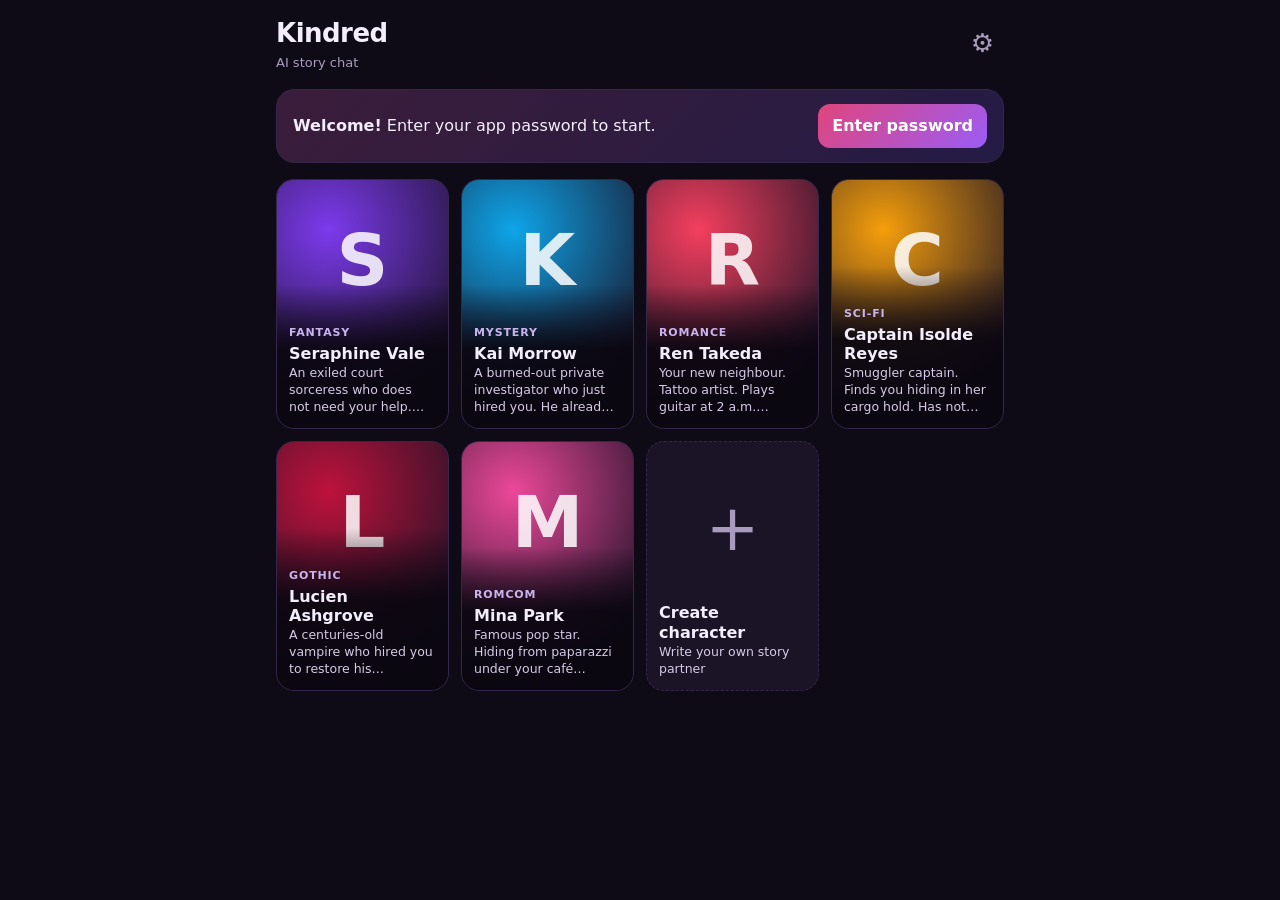
==== public/index.html @ f9c74af8 "Host on Cloudflare via AI Gateway and Vertex AI; add Cantonese, gallery and videos - Cloudflare Work" ====
<!doctype html>
<html lang="en">
<head>
  <meta charset="utf-8">
  <meta name="viewport" content="width=device-width, initial-scale=1, viewport-fit=cover, interactive-widget=resizes-content">
  <meta name="theme-color" content="#120d1c">
  <meta name="apple-mobile-web-app-capable" content="yes">
  <meta name="mobile-web-app-capable" content="yes">
  <meta name="apple-mobile-web-app-status-bar-style" content="black-translucent">
  <meta name="apple-mobile-web-app-title" content="Kindred">
  <meta name="referrer" content="no-referrer">
  <title>Kindred</title>
  <link rel="icon" href="data:image/svg+xml,<svg xmlns='http://www.w3.org/2000/svg' viewBox='0 0 100 100'><text y='.9em' font-size='90'>💞</text></svg>">
  <link rel="stylesheet" href="style.css">
</head>
<body>
  <main id="app">
    <!-- Home: pick a character -->
    <section id="home" class="screen">
      <header class="topbar">
        <h1>Kindred <span data-i18n="appTagline">AI story chat</span></h1>
        <button id="btn-settings" class="icon" aria-label="Settings">⚙︎</button>
      </header>
      <div id="key-banner" class="banner" hidden></div>
      <div id="char-grid" class="grid"></div>
    </section>

    <!-- Chat with one character -->
    <section id="chat" class="screen" hidden>
      <header class="chat-top">
        <button id="btn-back" class="icon" aria-label="Back">‹</button>
        <div id="chat-avatar" class="avatar"></div>
        <div class="who">
          <div id="chat-name"></div>
          <div id="chat-mood"></div>
        </div>
        <button id="btn-gallery" class="icon small" aria-label="Gallery">🖼️</button>
        <button id="btn-menu" class="icon" aria-label="Menu">⋯</button>
      </header>
      <div id="affection" class="affection" title="Affection">
        <span class="heart">♥</span>
        <div class="bar"><div id="aff-fill"></div></div>
        <span id="aff-label"></span>
        <span id="aff-num"></span>
      </div>
      <div id="messages"></div>
      <div id="suggestions"></div>
      <form id="composer" autocomplete="off">
        <textarea id="input" rows="1" data-i18n-ph="inputPlaceholder" placeholder="Say something… use *asterisks* for actions"></textarea>
        <button id="send" type="submit" class="primary" aria-label="Send">➤</button>
      </form>
    </section>

    <!-- Gallery: special memories and story pictures -->
    <section id="gallery" class="screen" hidden>
      <header class="chat-top">
        <button id="btn-gallery-back" class="icon" aria-label="Back">‹</button>
        <div class="who">
          <div id="gallery-name"></div>
          <div id="gallery-count"></div>
        </div>
      </header>
      <div id="gallery-body"></div>
    </section>
  </main>

  <dialog id="modal"><form id="modal-form" novalidate></form></dialog>
  <div id="toasts" aria-live="polite"></div>

  <script src="js/i18n.js"></script>
  <script src="js/store.js"></script>
  <script src="js/characters.js"></script>
  <script src="js/api.js"></script>
  <script src="js/app.js"></script>
</body>
</html>
---- public/style.css ----
:root {
  --bg: #0f0b16;
  --panel: #1b1426;
  --panel-2: #251c33;
  --border: #33284a;
  --text: #f4eefc;
  --muted: #a99bbd;
  --act: #c9b5ee;
  --accent: #e0457b;
  --accent-2: #9b5cf6;
  --good: #34d399;
  --bad: #f87171;
  --radius: 18px;
  --c: #8b5cf6; /* character colour, set per character */
  color-scheme: dark;
}

* { box-sizing: border-box; }
html, body { margin: 0; height: 100%; }
body {
  background: var(--bg);
  color: var(--text);
  font: 16px/1.5 system-ui, -apple-system, "Segoe UI", Roboto, "PingFang HK", "Noto Sans TC", sans-serif;
  -webkit-font-smoothing: antialiased;
  -webkit-tap-highlight-color: transparent;
}
button, input, textarea, select { font: inherit; color: inherit; }
button { cursor: pointer; border: 0; background: var(--panel-2); border-radius: 12px; padding: 10px 14px; }
button:disabled { opacity: .5; cursor: default; }
button.primary { background: linear-gradient(135deg, var(--accent), var(--accent-2)); color: #fff; font-weight: 600; }
button.danger { background: transparent; color: var(--bad); border: 1px solid #5b2a3a; }
button.icon { background: transparent; font-size: 26px; line-height: 1; padding: 6px 10px; color: var(--muted); }
button.link { background: none; padding: 0; color: var(--act); text-decoration: underline; }
a { color: var(--act); }

#app { height: 100dvh; max-width: 760px; margin: 0 auto; }
.screen { height: 100%; display: flex; flex-direction: column; }
.screen[hidden] { display: none; }

/* ---------- Home ---------- */
.topbar {
  display: flex; align-items: center; justify-content: space-between;
  padding: calc(env(safe-area-inset-top) + 14px) 16px 8px;
}
.topbar h1 { margin: 0; font-size: 26px; letter-spacing: -.02em; }
.topbar h1 span { display: block; font-size: 13px; font-weight: 500; color: var(--muted); letter-spacing: 0; }
.banner {
  margin: 8px 16px; padding: 14px 16px; border-radius: var(--radius);
  background: linear-gradient(135deg, #3b1d3a, #241b45); border: 1px solid var(--border);
  display: flex; gap: 12px; align-items: center; justify-content: space-between; flex-wrap: wrap;
}
.banner p { margin: 0; }
.banner[hidden] { display: none; }
.grid {
  flex: 1; overflow-y: auto; padding: 8px 16px calc(env(safe-area-inset-bottom) + 24px);
  display: grid; grid-template-columns: repeat(auto-fill, minmax(160px, 1fr)); grid-auto-rows: 250px; gap: 12px; align-content: start;
}
.card {
  position: relative; height: 100%; width: 100%; padding: 0; overflow: hidden; text-align: left;
  border-radius: var(--radius); border: 1px solid var(--border);
  background: radial-gradient(circle at 30% 20%, var(--c), #1a1226 75%);
  transition: transform .15s;
}
.card:active { transform: scale(.97); }
.card img { position: absolute; inset: 0; width: 100%; height: 100%; object-fit: cover; }
.card .initial {
  position: absolute; inset: 0 0 35% 0; display: grid; place-items: center;
  font-size: 72px; font-weight: 700; color: rgba(255,255,255,.85);
}
.card-info {
  position: absolute; left: 0; right: 0; bottom: 0; padding: 40px 12px 12px; display: flex; flex-direction: column; gap: 2px;
  background: linear-gradient(transparent, rgba(10, 6, 16, .92) 45%);
}
.card-info strong { font-size: 16px; line-height: 1.2; }
.card .genre { font-size: 11px; text-transform: uppercase; letter-spacing: .08em; color: var(--act); font-weight: 600; }
.card .tag { font-size: 12.5px; line-height: 1.35; color: #d6cbe6; display: -webkit-box; -webkit-line-clamp: 3; -webkit-box-orient: vertical; overflow: hidden; }
.mini-bar { height: 4px; border-radius: 4px; background: rgba(255,255,255,.15); margin-top: 6px; overflow: hidden; }
.mini-bar span { display: block; height: 100%; background: linear-gradient(90deg, var(--accent), #ff8fb1); }
.mini-label { font-size: 11px; color: #ffb3c9; }
.card.add { background: var(--panel); border-style: dashed; }
.card.add .plus { position: absolute; inset: 0 0 30% 0; display: grid; place-items: center; font-size: 64px; color: var(--muted); }
.card.add .card-info { background: none; }

/* ---------- Chat ---------- */
.chat-top {
  display: flex; align-items: center; gap: 10px;
  padding: calc(env(safe-area-inset-top) + 8px) 8px 8px;
  border-bottom: 1px solid var(--border); background: rgba(15, 11, 22, .9);
}
.avatar {
  width: 42px; height: 42px; border-radius: 50%; flex: none; overflow: hidden;
  display: grid; place-items: center; font-weight: 700; font-size: 18px;
  background: var(--c); border: 2px solid color-mix(in srgb, var(--c) 60%, #fff 40%);
}
.avatar img { width: 100%; height: 100%; object-fit: cover; }
.avatar.loading { animation: glow 1.4s ease-in-out infinite; }
.who { flex: 1; min-width: 0; }
#chat-name { font-weight: 700; white-space: nowrap; overflow: hidden; text-overflow: ellipsis; }
#chat-mood { font-size: 13px; color: var(--muted); }

.affection {
  display: flex; align-items: center; gap: 8px; padding: 8px 16px;
  font-size: 13px; border-bottom: 1px solid var(--border); background: var(--panel);
}
.affection .heart { color: var(--accent); font-size: 18px; }
.affection .bar { flex: 1; height: 8px; border-radius: 8px; background: #2c2240; overflow: hidden; }
#aff-fill { height: 100%; width: 0; border-radius: 8px; background: linear-gradient(90deg, var(--accent-2), var(--accent), #ff8fb1); transition: width .8s cubic-bezier(.2,.8,.2,1); }
#aff-label { font-weight: 700; color: #ffb3c9; }
#aff-num { color: var(--muted); font-variant-numeric: tabular-nums; }
.affection.pulse-up .heart { animation: beat .9s ease 2; }
.affection.pulse-down .heart { animation: shake .5s ease 1; color: var(--muted); }

#messages { flex: 1; overflow-y: auto; padding: 16px 14px 8px; display: flex; flex-direction: column; gap: 14px; overscroll-behavior: contain; }
.msg { display: flex; flex-direction: column; max-width: 88%; }
.msg.user { align-self: flex-end; align-items: flex-end; }
.msg.char { align-self: flex-start; }
.msg.system { align-self: center; max-width: 92%; text-align: center; font-size: 13.5px; color: #fca5a5; background: #2a1520; padding: 8px 12px; border-radius: 12px; display: block; }
.bubble { padding: 10px 14px; border-radius: var(--radius); overflow-wrap: anywhere; }
.bubble p { margin: 0 0 .6em; }
.bubble p:last-child { margin-bottom: 0; }
.msg.char .bubble { background: var(--panel); border: 1px solid var(--border); border-top-left-radius: 6px; }
.msg.user .bubble { background: linear-gradient(135deg, #b8336a, #7a3fd0); border-top-right-radius: 6px; }
em.act { color: var(--act); }
.msg.user em.act { color: #f3e6ff; }

.pic { margin-bottom: 8px; border-radius: var(--radius); overflow: hidden; width: min(340px, 78vw); aspect-ratio: 3 / 4; background: var(--panel-2); }
.pic img { width: 100%; height: 100%; object-fit: cover; display: block; cursor: zoom-in; }
.pic.loading { display: grid; place-items: center; color: var(--muted); font-size: 14px;
  background: linear-gradient(110deg, #1d1529 30%, #2d2241 50%, #1d1529 70%); background-size: 250% 100%; animation: shimmer 1.6s linear infinite; }

.tools { display: flex; flex-wrap: wrap; gap: 6px; margin-top: 6px; align-items: center; }
.tools button { font-size: 12.5px; padding: 4px 10px; border-radius: 999px; background: transparent; border: 1px solid var(--border); color: var(--muted); }
.delta { font-size: 12.5px; font-weight: 700; padding: 3px 10px; border-radius: 999px; }
.delta.up { color: #ff9cbc; background: #3a1730; }
.delta.down { color: #a5b4fc; background: #1d2140; }
.delta .why { font-weight: 400; opacity: .85; }

.typing { display: flex; gap: 5px; padding: 14px 16px; }
.typing span { width: 7px; height: 7px; border-radius: 50%; background: var(--muted); animation: bounce 1.2s infinite; }
.typing span:nth-child(2) { animation-delay: .15s; }
.typing span:nth-child(3) { animation-delay: .3s; }

#suggestions { display: flex; gap: 8px; overflow-x: auto; padding: 0 14px 8px; scrollbar-width: none; }
#suggestions:empty { display: none; }
#suggestions button { flex: none; max-width: 80%; font-size: 13.5px; padding: 8px 12px; border-radius: 14px; text-align: left;
  background: var(--panel); border: 1px solid color-mix(in srgb, var(--accent) 45%, var(--border)); white-space: normal; }

#composer { display: flex; gap: 8px; align-items: flex-end; padding: 8px 12px calc(env(safe-area-inset-bottom) + 10px); border-top: 1px solid var(--border); background: var(--bg); }
#input { flex: 1; resize: none; max-height: 140px; padding: 11px 14px; border-radius: 20px; border: 1px solid var(--border); background: var(--panel); outline: none; font-size: 16px; }
#input:focus { border-color: var(--accent-2); }
#send { width: 46px; height: 46px; border-radius: 50%; padding: 0; font-size: 18px; flex: none; }

/* ---------- Pop-ups ---------- */
dialog {
  width: min(560px, calc(100vw - 24px)); max-height: calc(100dvh - 40px); padding: 0;
  border: 1px solid var(--border); border-radius: 22px; background: var(--panel); color: var(--text);
}
dialog::backdrop { background: rgba(5, 2, 10, .7); backdrop-filter: blur(3px); }
#modal-form { padding: 20px; display: flex; flex-direction: column; gap: 12px; }
dialog h2 { margin: 0 0 4px; font-size: 20px; }
dialog label { display: flex; flex-direction: column; gap: 6px; font-size: 14px; color: var(--muted); }
dialog input, dialog textarea, dialog select {
  width: 100%; padding: 10px 12px; border-radius: 12px; border: 1px solid var(--border); background: var(--bg); font-size: 16px; color: var(--text);
}
dialog input[type="color"] { height: 44px; padding: 4px; }
dialog textarea { resize: vertical; }
dialog details { border: 1px solid var(--border); border-radius: 12px; padding: 10px 12px; }
dialog details[open] > * + * { margin-top: 10px; }
dialog summary { cursor: pointer; color: var(--muted); font-size: 14px; }
.hint { margin: -4px 0 0; font-size: 13px; color: var(--muted); }
.note { margin: 0; padding: 10px 12px; border-radius: 12px; background: #3a1726; color: #fecdd3; font-size: 14px; }
.row { display: flex; gap: 10px; align-items: center; flex-wrap: wrap; }
.row .hint { margin: 0; }
.actions { display: flex; gap: 8px; justify-content: flex-end; align-items: center; margin-top: 6px; flex-wrap: wrap; }
.actions .spacer { flex: 1; }
.menu { display: flex; flex-direction: column; gap: 8px; }
.menu button { text-align: left; padding: 12px 14px; }
dialog.small { width: min(380px, calc(100vw - 24px)); }
dialog.image { background: transparent; border: 0; width: auto; max-width: 96vw; }
dialog.image #modal-form { padding: 0; }
.zoomed { max-width: 96vw; max-height: 90dvh; border-radius: 16px; display: block; cursor: zoom-out; }

/* ---------- Toasts ---------- */
#toasts { position: fixed; left: 50%; transform: translateX(-50%); top: calc(env(safe-area-inset-top) + 108px); z-index: 50;
  display: flex; flex-direction: column; gap: 8px; width: min(440px, calc(100vw - 24px)); pointer-events: none; }
.toast { padding: 10px 14px; border-radius: 14px; background: #2a2038; border: 1px solid var(--border); box-shadow: 0 8px 30px rgba(0,0,0,.4);
  font-size: 14px; transition: opacity .5s, transform .5s; animation: drop .3s ease; }
.toast.good { border-color: #6b2b4c; background: #3a1730; }
.toast.bad { border-color: #2d3366; background: #1d2140; }
.toast.error { border-color: #7f1d1d; background: #3b1219; color: #fecaca; }
.toast.hide { opacity: 0; transform: translateY(-8px); }

@keyframes shimmer { to { background-position: -250% 0; } }
@keyframes bounce { 0%, 60%, 100% { transform: translateY(0); opacity: .5; } 30% { transform: translateY(-5px); opacity: 1; } }
@keyframes beat { 0%, 100% { transform: scale(1); } 30% { transform: scale(1.45); } 60% { transform: scale(.95); } }
@keyframes shake { 0%, 100% { transform: translateX(0); } 25% { transform: translateX(-3px); } 75% { transform: translateX(3px); } }
@keyframes glow { 50% { box-shadow: 0 0 0 4px color-mix(in srgb, var(--c) 40%, transparent); } }
@keyframes drop { from { opacity: 0; transform: translateY(-10px); } }

@media (prefers-reduced-motion: reduce) {
  *, *::before, *::after { animation: none !important; transition: none !important; }
}

/* ---------- Gallery, motion effect and viewer ---------- */
button.icon.small { font-size: 20px; }
#gallery-count { font-size: 13px; color: var(--muted); }
#gallery-name { font-weight: 700; white-space: nowrap; overflow: hidden; text-overflow: ellipsis; }
#gallery-body { flex: 1; overflow-y: auto; padding: 8px 16px calc(env(safe-area-inset-bottom) + 24px); }
#gallery-body h3 { margin: 18px 0 10px; font-size: 15px; color: var(--act); letter-spacing: .02em; }
.tiles { display: grid; grid-template-columns: repeat(auto-fill, minmax(150px, 1fr)); gap: 12px; }
.tile { display: flex; flex-direction: column; gap: 6px; min-width: 0; }
.tile .pic { width: 100%; margin: 0; cursor: pointer; position: relative; }
.tile-title { font-size: 13.5px; font-weight: 600; }
.tile-sub { font-size: 12px; color: var(--muted); margin-top: -4px; }
.tile.locked .pic { cursor: default; display: grid; place-items: center; background: #160f20; }
.tile.locked img.blur { position: absolute; inset: 0; width: 100%; height: 100%; object-fit: cover; filter: blur(14px) grayscale(.6) brightness(.45); transform: scale(1.15); animation: none; }
.tile.locked .lock { position: relative; font-size: 32px; }
.tile.locked .tile-title { color: var(--muted); }
.pic.empty { display: grid; place-items: center; text-align: center; color: var(--muted); font-size: 13px; border: 1px dashed var(--border); background: var(--panel); border-radius: var(--radius); }

.pic { position: relative; }
.pic video { width: 100%; height: 100%; object-fit: cover; display: block; cursor: zoom-in; }
.pic.has-video::before { content: '▶︎ ' ; position: absolute; z-index: 2; top: 8px; left: 8px; font-size: 11px; padding: 2px 7px; border-radius: 999px; background: rgba(0,0,0,.55); color: #fff; }

/* Free "live picture" effect: slow zoom and drift, plus a soft light sweep */
.pic.live:not(.has-video) img { animation: drift 18s ease-in-out infinite alternate; transform-origin: 50% 35%; }
.pic.live:not(.has-video)::after {
  content: ''; position: absolute; inset: 0; pointer-events: none;
  background: linear-gradient(115deg, transparent 35%, rgba(255, 240, 255, .14) 50%, transparent 65%);
  background-size: 300% 100%; animation: sweep 9s ease-in-out infinite; mix-blend-mode: screen;
}
@keyframes drift {
  0% { transform: scale(1.02) translate(0, 0); }
  50% { transform: scale(1.07) translate(-1.2%, -1%); }
  100% { transform: scale(1.04) translate(1%, .6%); }
}
@keyframes sweep { 0%, 55% { background-position: 120% 0; } 100% { background-position: -120% 0; } }

.tools .status { font-size: 12.5px; color: var(--act); padding: 4px 4px; animation: glowtext 1.6s ease-in-out infinite; }
@keyframes glowtext { 50% { opacity: .45; } }

dialog.viewer { width: min(560px, calc(100vw - 16px)); }
.viewer-media img, .viewer-media video { width: 100%; max-height: 70dvh; object-fit: contain; display: block; border-radius: 14px; background: #000; }
.caption { margin: 0; font-size: 14px; color: var(--muted); }
a.btn { display: inline-block; text-decoration: none; color: var(--text); background: var(--panel-2); border-radius: 12px; padding: 10px 14px; }
.banner p { flex: 1; min-width: 200px; }
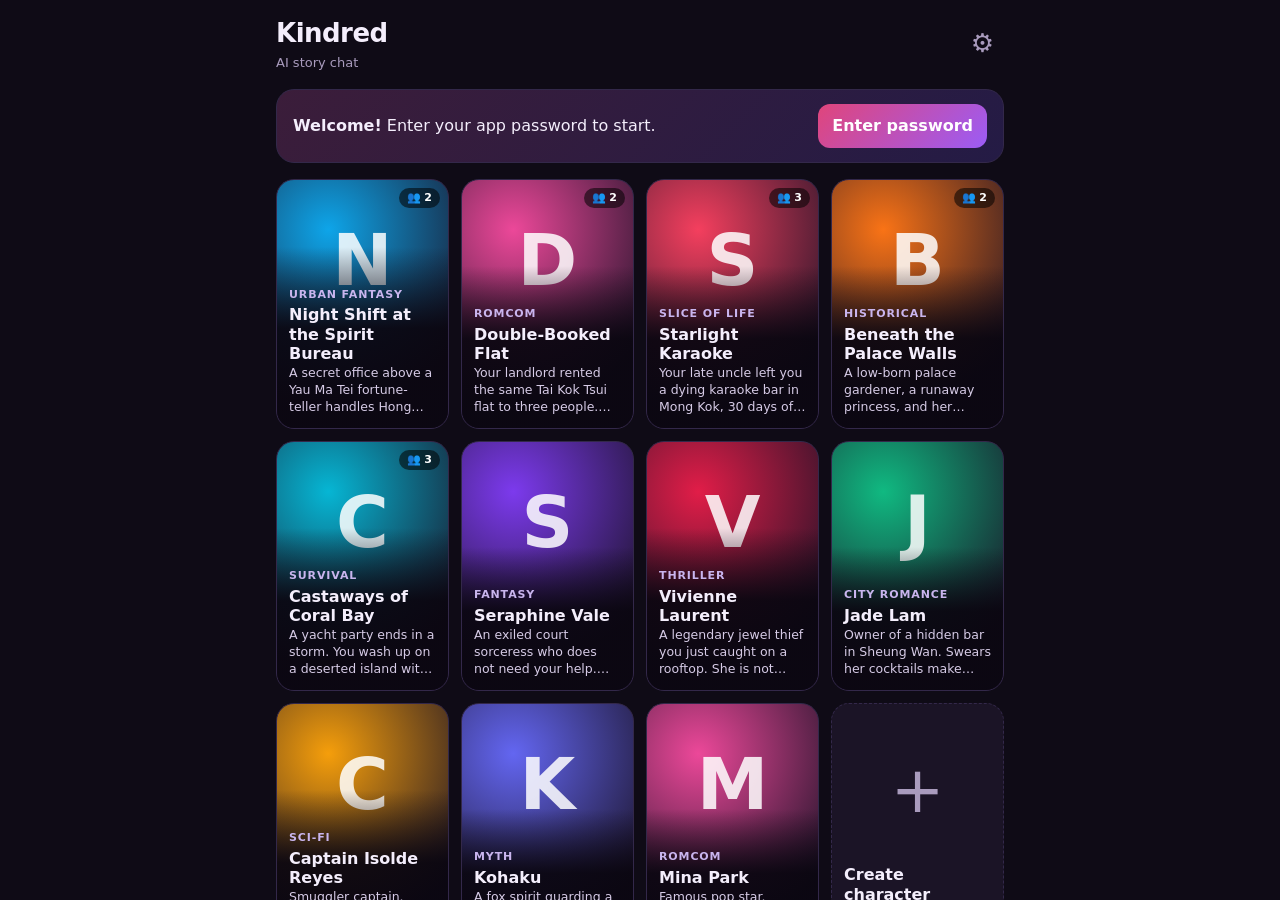
==== commit ce86addf: "Add stories with several women, private thoughts, and five new stories - A story can now have a cast" ====
--- a/public/index.html
+++ b/public/index.html
@@ -70,6 +70,7 @@
   <script src="js/i18n.js"></script>
   <script src="js/store.js"></script>
   <script src="js/characters.js"></script>
+  <script src="js/stories.js"></script>
   <script src="js/api.js"></script>
   <script src="js/app.js"></script>
 </body>
--- a/public/style.css
+++ b/public/style.css
@@ -99,16 +99,22 @@
 #chat-mood { font-size: 13px; color: var(--muted); }
 
 .affection {
-  display: flex; align-items: center; gap: 8px; padding: 8px 16px;
+  display: flex; flex-direction: column; gap: 6px; padding: 8px 16px;
   font-size: 13px; border-bottom: 1px solid var(--border); background: var(--panel);
 }
-.affection .heart { color: var(--accent); font-size: 18px; }
-.affection .bar { flex: 1; height: 8px; border-radius: 8px; background: #2c2240; overflow: hidden; }
-#aff-fill { height: 100%; width: 0; border-radius: 8px; background: linear-gradient(90deg, var(--accent-2), var(--accent), #ff8fb1); transition: width .8s cubic-bezier(.2,.8,.2,1); }
-#aff-label { font-weight: 700; color: #ffb3c9; }
-#aff-num { color: var(--muted); font-variant-numeric: tabular-nums; }
-.affection.pulse-up .heart { animation: beat .9s ease 2; }
-.affection.pulse-down .heart { animation: shake .5s ease 1; color: var(--muted); }
+.aff-row { display: flex; align-items: center; gap: 8px; }
+.aff-row .heart { color: var(--accent); font-size: 18px; }
+.aff-row .bar { flex: 1; height: 8px; border-radius: 8px; background: #2c2240; overflow: hidden; }
+.aff-row .fill { height: 100%; border-radius: 8px; background: linear-gradient(90deg, var(--accent-2), var(--accent), #ff8fb1); transition: width .8s cubic-bezier(.2,.8,.2,1); }
+.aff-label { font-weight: 700; color: #ffb3c9; }
+.aff-num { color: var(--muted); font-variant-numeric: tabular-nums; }
+.affection.multi { gap: 4px; padding: 6px 16px; font-size: 12px; }
+.affection.multi .aff-who { width: 64px; font-weight: 700; color: var(--gc); white-space: nowrap; overflow: hidden; text-overflow: ellipsis; }
+.affection.multi .bar { height: 6px; }
+.affection.multi .fill { background: var(--gc); }
+.affection.multi .aff-num { min-width: 22px; text-align: right; }
+.aff-row.pulse-up .heart, .aff-row.pulse-up .aff-who { animation: beat .9s ease 2; display: inline-block; }
+.aff-row.pulse-down .heart, .aff-row.pulse-down .aff-who { animation: shake .5s ease 1; }
 
 #messages { flex: 1; overflow-y: auto; padding: 16px 14px 8px; display: flex; flex-direction: column; gap: 14px; overscroll-behavior: contain; }
 .msg { display: flex; flex-direction: column; max-width: 88%; }
@@ -181,7 +187,7 @@
 .zoomed { max-width: 96vw; max-height: 90dvh; border-radius: 16px; display: block; cursor: zoom-out; }
 
 /* ---------- Toasts ---------- */
-#toasts { position: fixed; left: 50%; transform: translateX(-50%); top: calc(env(safe-area-inset-top) + 108px); z-index: 50;
+#toasts { position: fixed; left: 50%; transform: translateX(-50%); bottom: calc(env(safe-area-inset-bottom) + 132px); z-index: 50;
   display: flex; flex-direction: column; gap: 8px; width: min(440px, calc(100vw - 24px)); pointer-events: none; }
 .toast { padding: 10px 14px; border-radius: 14px; background: #2a2038; border: 1px solid var(--border); box-shadow: 0 8px 30px rgba(0,0,0,.4);
   font-size: 14px; transition: opacity .5s, transform .5s; animation: drop .3s ease; }
@@ -244,3 +250,19 @@
 .caption { margin: 0; font-size: 14px; color: var(--muted); }
 a.btn { display: inline-block; text-decoration: none; color: var(--text); background: var(--panel-2); border-radius: 12px; padding: 10px 14px; }
 .banner p { flex: 1; min-width: 200px; }
+.moment-badge { align-self: flex-start; margin-bottom: 6px; font-size: 12.5px; font-weight: 700; color: #ffd27a; background: #3a2a12; border: 1px solid #6b4a1a; padding: 3px 10px; border-radius: 999px; }
+
+/* ---------- Stories with several women ---------- */
+.card .cover { position: absolute; inset: 0; display: flex; }
+.card .cover img { position: static; flex: 1; min-width: 0; height: 100%; object-fit: cover; }
+.card .cover.n2 img + img, .card .cover.n3 img + img { border-left: 2px solid var(--bg); }
+.cast-badge { position: absolute; top: 8px; right: 8px; z-index: 2; font-size: 11px; font-weight: 700; padding: 2px 8px; border-radius: 999px; background: rgba(0,0,0,.55); color: #fff; }
+.avatar.stack { width: auto; height: 38px; border: 0; background: none; display: flex; overflow: visible; }
+.avatar.stack img, .avatar.stack span { width: 34px; height: 34px; border-radius: 50%; object-fit: cover; border: 2px solid var(--bg); display: grid; place-items: center; font-size: 14px; }
+.avatar.stack > * + * { margin-left: -12px; }
+.bubble .line { margin: 0 0 .5em; }
+.bubble .line:last-child { margin-bottom: 0; }
+.bubble .line.act { color: #d9cfe8; }
+.bubble .line .who { font-weight: 700; }
+.bubble .line.think { color: var(--act); font-style: italic; opacity: .92; }
+#gallery-body h4 { margin: 14px 0 8px; font-size: 14px; }
